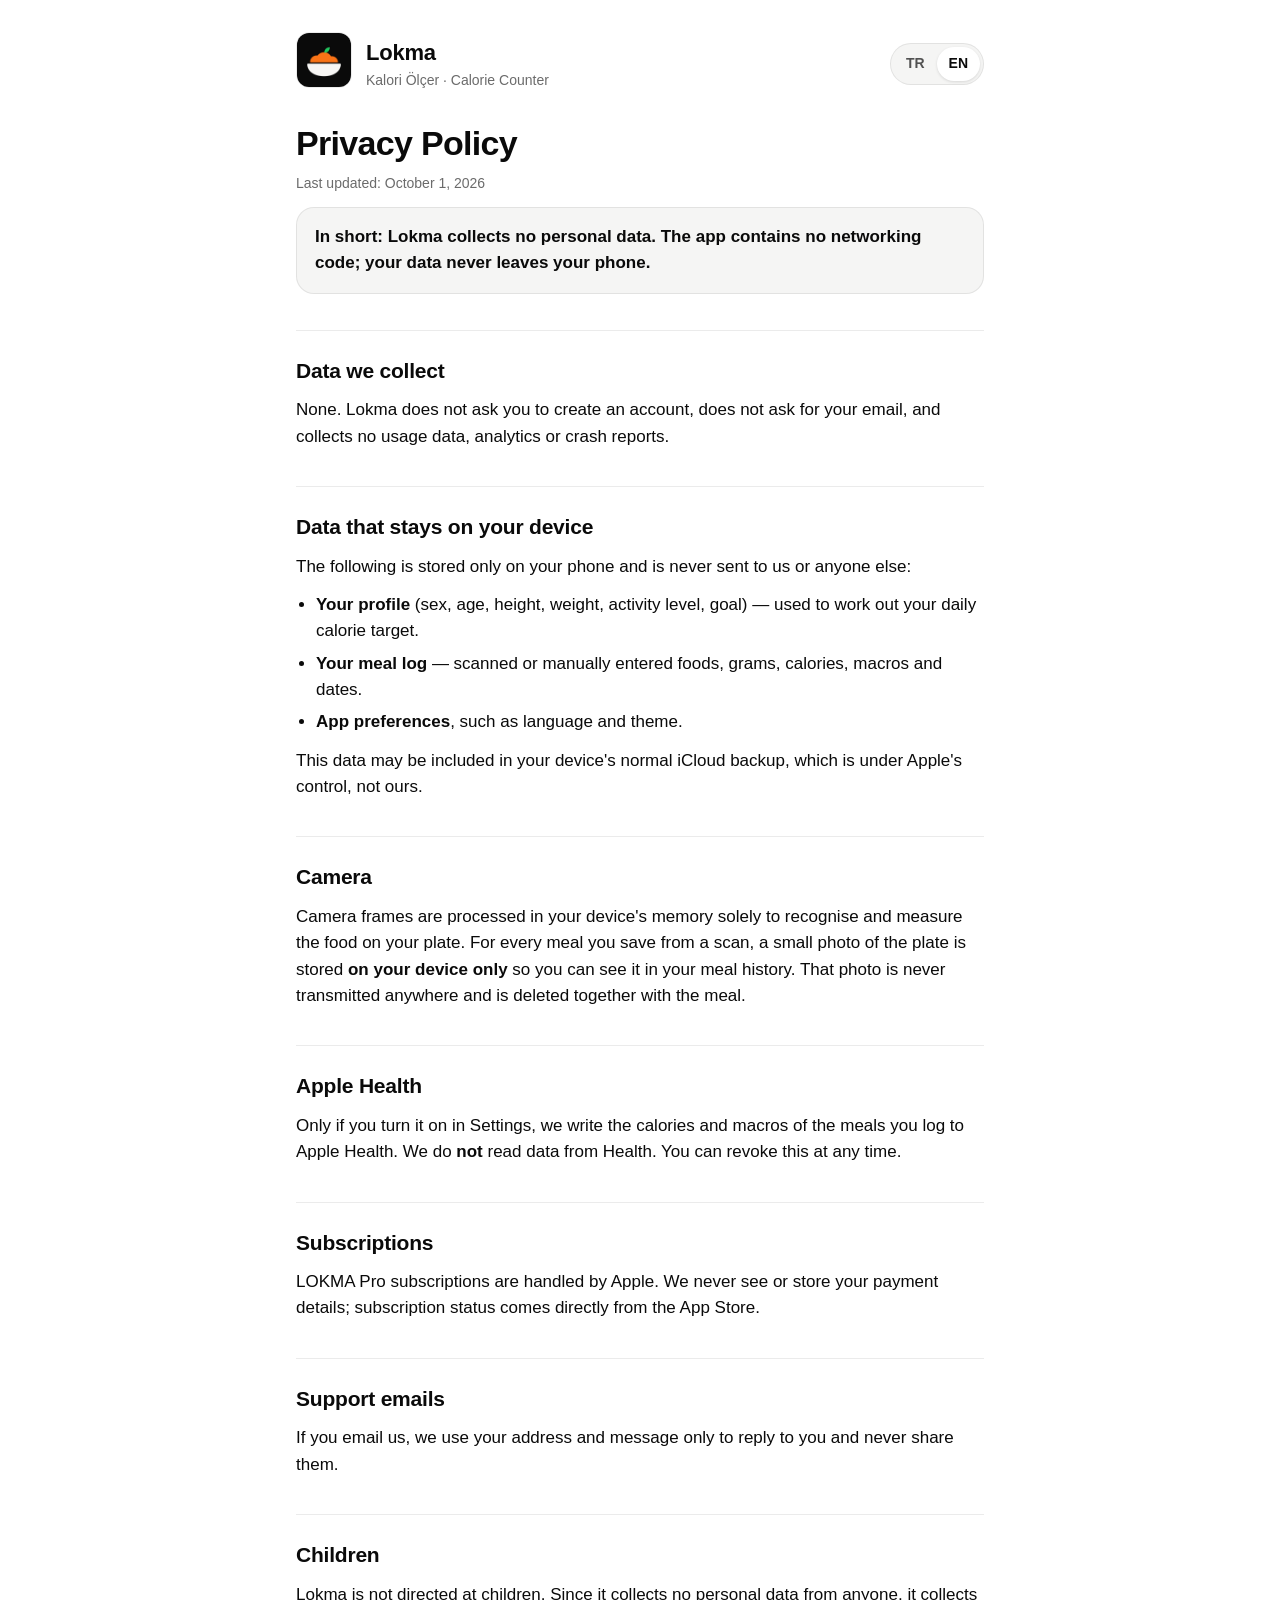
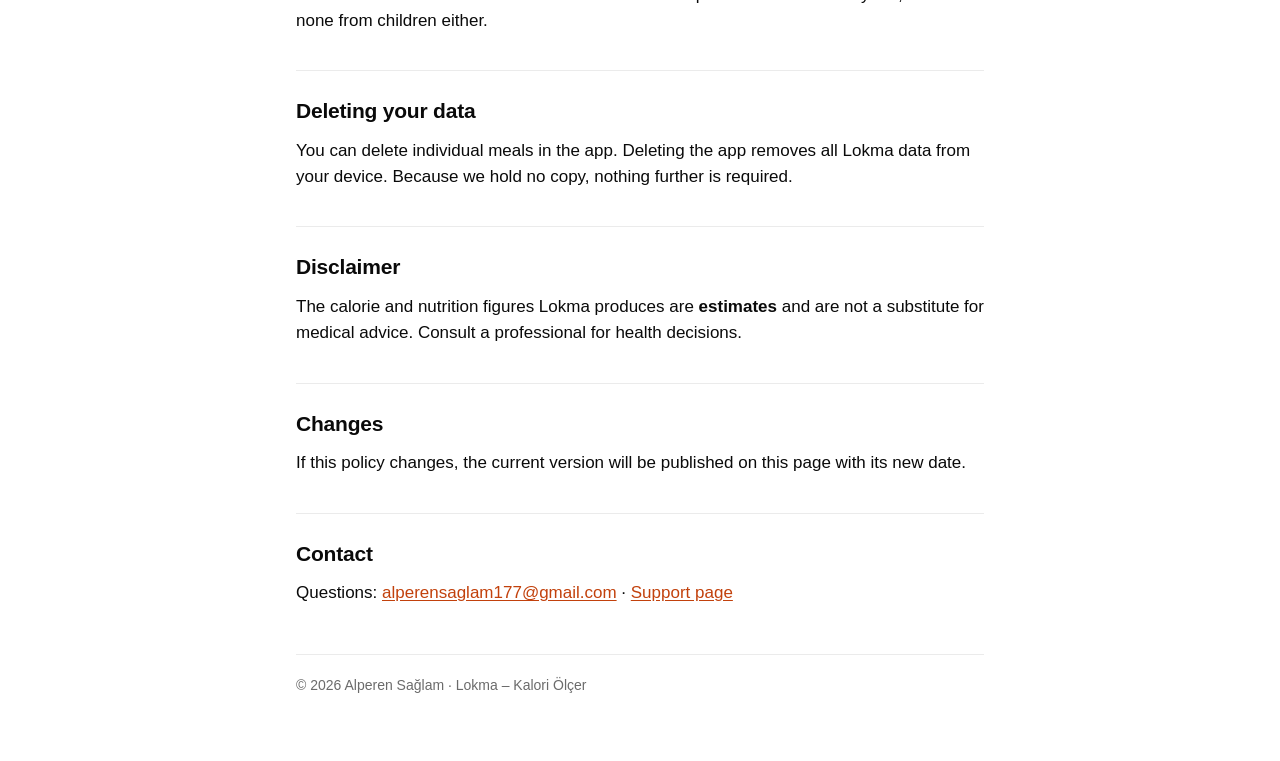
==== privacy/index.html @ 1fcb36f4 "Lokma support and privacy pages" ====
<!doctype html>
<html lang="tr">
<head>
  <meta charset="utf-8">
  <meta name="viewport" content="width=device-width, initial-scale=1">
  <title>Lokma Gizlilik · Privacy</title>
  <meta name="description" content="Lokma – Kalori Ölçer gizlilik politikası. Privacy policy for Lokma: no accounts, no data collection, everything stays on your iPhone.">
  <link rel="icon" type="image/png" href="../favicon.png">
  <link rel="apple-touch-icon" href="../icon.png">
  <link rel="stylesheet" href="../style.css">
  <script src="../lang.js"></script>
</head>
<body>
<div class="wrap policy">
  <header class="top">
    <a href="../"><img src="../icon.png" alt="Lokma" width="56" height="56"></a>
    <div>
      <div class="name">Lokma</div>
      <div class="sub">Kalori Ölçer · Calorie Counter</div>
    </div>
    <div class="spacer"></div>
    <div class="lang" role="group" aria-label="Dil / Language">
      <button type="button" data-set="tr" aria-pressed="true">TR</button>
      <button type="button" data-set="en" aria-pressed="false">EN</button>
    </div>
  </header>

  <!-- ─────────────────────────── Türkçe ─────────────────────────── -->
  <main data-lang="tr" lang="tr">
    <h1>Gizlilik Politikası</h1>
    <p class="muted">Son güncelleme: 1 Ekim 2026</p>
    <p class="callout">Kısaca: Lokma hiçbir kişisel veri toplamaz. Uygulamada internet bağlantısı kodu yoktur; verileriniz telefonunuzdan çıkmaz.</p>

    <h2>Topladığımız veriler</h2>
    <p>Hiçbiri. Lokma sizden hesap oluşturmanızı istemez, e-posta adresinizi sormaz; kullanım verisi, analitik veya çökme raporu toplamaz.</p>

    <h2>Cihazınızda kalan veriler</h2>
    <p>Aşağıdakiler yalnızca telefonunuzda saklanır; bize ya da üçüncü taraflara gönderilmez:</p>
    <ul>
      <li><b>Profil bilgileriniz</b> (cinsiyet, yaş, boy, kilo, hareket düzeyi, hedef) — günlük kalori hedefinizi hesaplamak için.</li>
      <li><b>Öğün kayıtlarınız</b> — taranan ya da elle girilen yemekler, gram, kalori, makrolar ve tarih.</li>
      <li><b>Uygulama tercihleriniz</b> (dil ve tema gibi).</li>
    </ul>
    <p>Bu veriler cihazınızın normal iCloud yedeklemesine dahil olabilir; bu Apple'ın kontrolündedir, bizim değil.</p>

    <h2>Kamera</h2>
    <p>Kamera görüntüsü yalnızca tabağınızdaki yemeği tanımak ve ölçmek için cihazınızın belleğinde işlenir. Taramayla kaydettiğiniz her öğün için tabağın küçük bir fotoğrafı, öğün geçmişinizde gösterilmek üzere <b>yalnızca cihazınızda</b> saklanır. Bu fotoğraf hiçbir yere gönderilmez ve öğünü sildiğinizde onunla birlikte silinir.</p>

    <h2>Apple Health</h2>
    <p>Yalnızca siz Ayarlar'dan açarsanız, kaydettiğiniz öğünlerin kalori ve makro değerlerini Apple Health'e yazarız. Health'ten veri <b>okumayız</b>. Bu izni istediğiniz zaman kapatabilirsiniz.</p>

    <h2>Abonelik</h2>
    <p>LOKMA Pro abonelikleri Apple tarafından yönetilir. Ödeme bilgilerinizi görmeyiz ve saklamayız; abonelik durumu doğrudan App Store'dan gelir.</p>

    <h2>Destek yazışmaları</h2>
    <p>Bize e-posta gönderirseniz, e-posta adresinizi ve mesajınızı yalnızca size yanıt vermek için kullanırız ve kimseyle paylaşmayız.</p>

    <h2>Çocuklar</h2>
    <p>Lokma çocuklara yönelik değildir. Hiç kimseden kişisel veri toplamadığı için çocuklardan da veri toplamaz.</p>

    <h2>Verilerinizin silinmesi</h2>
    <p>Tek bir öğünü uygulama içinden silebilirsiniz. Uygulamayı silmek, cihazınızdaki tüm Lokma verilerini kaldırır. Bizde saklanan bir kopya olmadığı için başka bir işlem gerekmez.</p>

    <h2>Sorumluluk reddi</h2>
    <p>Lokma'nın verdiği kalori ve besin değerleri <b>tahmindir</b> ve tıbbi tavsiye yerine geçmez. Sağlık kararları için bir uzmana danışın.</p>

    <h2>Değişiklikler</h2>
    <p>Bu politika değişirse güncel sürüm bu sayfada, yeni tarihiyle yayımlanır.</p>

    <h2>İletişim</h2>
    <p>Sorularınız için: <a href="mailto:alperensaglam177@gmail.com">alperensaglam177@gmail.com</a> · <a href="../">Destek sayfası</a></p>
  </main>

  <!-- ─────────────────────────── English ─────────────────────────── -->
  <main data-lang="en" lang="en">
    <h1>Privacy Policy</h1>
    <p class="muted">Last updated: October 1, 2026</p>
    <p class="callout">In short: Lokma collects no personal data. The app contains no networking code; your data never leaves your phone.</p>

    <h2>Data we collect</h2>
    <p>None. Lokma does not ask you to create an account, does not ask for your email, and collects no usage data, analytics or crash reports.</p>

    <h2>Data that stays on your device</h2>
    <p>The following is stored only on your phone and is never sent to us or anyone else:</p>
    <ul>
      <li><b>Your profile</b> (sex, age, height, weight, activity level, goal) — used to work out your daily calorie target.</li>
      <li><b>Your meal log</b> — scanned or manually entered foods, grams, calories, macros and dates.</li>
      <li><b>App preferences</b>, such as language and theme.</li>
    </ul>
    <p>This data may be included in your device's normal iCloud backup, which is under Apple's control, not ours.</p>

    <h2>Camera</h2>
    <p>Camera frames are processed in your device's memory solely to recognise and measure the food on your plate. For every meal you save from a scan, a small photo of the plate is stored <b>on your device only</b> so you can see it in your meal history. That photo is never transmitted anywhere and is deleted together with the meal.</p>

    <h2>Apple Health</h2>
    <p>Only if you turn it on in Settings, we write the calories and macros of the meals you log to Apple Health. We do <b>not</b> read data from Health. You can revoke this at any time.</p>

    <h2>Subscriptions</h2>
    <p>LOKMA Pro subscriptions are handled by Apple. We never see or store your payment details; subscription status comes directly from the App Store.</p>

    <h2>Support emails</h2>
    <p>If you email us, we use your address and message only to reply to you and never share them.</p>

    <h2>Children</h2>
    <p>Lokma is not directed at children. Since it collects no personal data from anyone, it collects none from children either.</p>

    <h2>Deleting your data</h2>
    <p>You can delete individual meals in the app. Deleting the app removes all Lokma data from your device. Because we hold no copy, nothing further is required.</p>

    <h2>Disclaimer</h2>
    <p>The calorie and nutrition figures Lokma produces are <b>estimates</b> and are not a substitute for medical advice. Consult a professional for health decisions.</p>

    <h2>Changes</h2>
    <p>If this policy changes, the current version will be published on this page with its new date.</p>

    <h2>Contact</h2>
    <p>Questions: <a href="mailto:alperensaglam177@gmail.com">alperensaglam177@gmail.com</a> · <a href="../">Support page</a></p>
  </main>

  <footer>© 2026 Alperen Sağlam · Lokma – Kalori Ölçer</footer>
</div>
</body>
</html>
---- style.css ----
/* Lokma support + privacy pages. No external fonts or scripts beyond the
   language toggle, so the pages load anywhere App Review opens them. */
:root {
  --canvas: #ffffff;
  --card: #f5f5f4;
  --hairline: rgba(0, 0, 0, 0.08);
  --text: #0a0a0a;
  --text-2: #525252;
  --text-3: #6b6b6b;
  --accent: #ea580c;
  --accent-text: #c2410c;
  --accent-soft: rgba(234, 88, 12, 0.10);
  --green: #15803d;
}
@media (prefers-color-scheme: dark) {
  :root {
    --canvas: #000000;
    --card: #151515;
    --hairline: rgba(255, 255, 255, 0.10);
    --text: #fafafa;
    --text-2: #b3b3b3;
    --text-3: #8a8a8a;
    --accent: #f26b1a;
    --accent-text: #fb8a3c;
    --accent-soft: rgba(242, 107, 26, 0.16);
    --green: #4ade80;
  }
}

* { box-sizing: border-box; }
html { -webkit-text-size-adjust: 100%; }
body {
  margin: 0;
  background: var(--canvas);
  color: var(--text);
  font: 17px/1.55 -apple-system, BlinkMacSystemFont, "SF Pro Text", "Segoe UI", Roboto, "Helvetica Neue", Arial, sans-serif;
}
.wrap { max-width: 720px; margin: 0 auto; padding: 32px 16px 64px; }

header.top { display: flex; align-items: center; gap: 14px; margin-bottom: 28px; }
header.top img { width: 56px; height: 56px; border-radius: 13px; border: 1px solid var(--hairline); }
header.top .name { font-weight: 800; font-size: 22px; letter-spacing: -0.01em; }
header.top .sub { color: var(--text-3); font-size: 14px; }
header.top .spacer { flex: 1; }

.lang { display: inline-flex; padding: 3px; border-radius: 999px; background: var(--card); border: 1px solid var(--hairline); }
.lang button {
  font: inherit; font-size: 14px; font-weight: 600; color: var(--text-2);
  background: none; border: 0; border-radius: 999px; padding: 6px 12px; cursor: pointer;
}
.lang button[aria-pressed="true"] { background: var(--canvas); color: var(--text); box-shadow: 0 1px 3px rgba(0,0,0,.12); }

h1 { font-size: 34px; line-height: 1.15; letter-spacing: -0.02em; margin: 0 0 10px; }
h2 { font-size: 21px; letter-spacing: -0.01em; margin: 36px 0 10px; }
h3 { font-size: 17px; margin: 0 0 4px; }
p { margin: 0 0 12px; }
.lead { color: var(--text-2); font-size: 18px; }
.muted { color: var(--text-3); font-size: 14px; }
a { color: var(--accent-text); text-underline-offset: 2px; }

.contact {
  margin: 24px 0 8px; padding: 20px; border-radius: 22px;
  background: var(--accent-soft); border: 1px solid var(--hairline);
}
.contact .label { font-size: 13px; font-weight: 700; text-transform: uppercase; letter-spacing: .05em; color: var(--accent-text); }
.contact .email { display: inline-block; margin: 6px 0 8px; font-size: 22px; font-weight: 800; color: var(--text); text-decoration: none; word-break: break-all; }
.contact .email:hover { text-decoration: underline; }
.button {
  display: inline-block; padding: 12px 22px; border-radius: 999px;
  background: var(--accent); color: #fff; font-weight: 700; text-decoration: none;
}

.faq { display: grid; gap: 10px; }
.faq details { background: var(--card); border: 1px solid var(--hairline); border-radius: 18px; padding: 14px 18px; }
.faq summary { cursor: pointer; font-weight: 650; list-style: none; display: flex; justify-content: space-between; gap: 12px; }
.faq summary::-webkit-details-marker { display: none; }
.faq summary::after { content: "+"; color: var(--text-3); font-weight: 400; font-size: 20px; line-height: 1; }
.faq details[open] summary::after { content: "–"; }
.faq details p { margin: 10px 0 0; color: var(--text-2); }

.links { display: flex; flex-wrap: wrap; gap: 10px; margin-top: 12px; }
.links a {
  padding: 10px 16px; border-radius: 999px; background: var(--card); border: 1px solid var(--hairline);
  color: var(--text); text-decoration: none; font-weight: 600; font-size: 15px;
}

.policy h2 { border-top: 1px solid var(--hairline); padding-top: 24px; }
.policy ul { padding-left: 20px; margin: 0 0 12px; }
.policy li { margin-bottom: 6px; }
.callout { padding: 16px 18px; border-radius: 18px; background: var(--card); border: 1px solid var(--hairline); font-weight: 600; }

footer { margin-top: 48px; padding-top: 20px; border-top: 1px solid var(--hairline); color: var(--text-3); font-size: 14px; }

/* Both languages are in the page; the toggle hides one. Without JavaScript
   both stay visible, so nothing is ever unreachable. */
html.js [data-lang] { display: none; }
html.js.show-tr [data-lang="tr"], html.js.show-en [data-lang="en"] { display: block; }
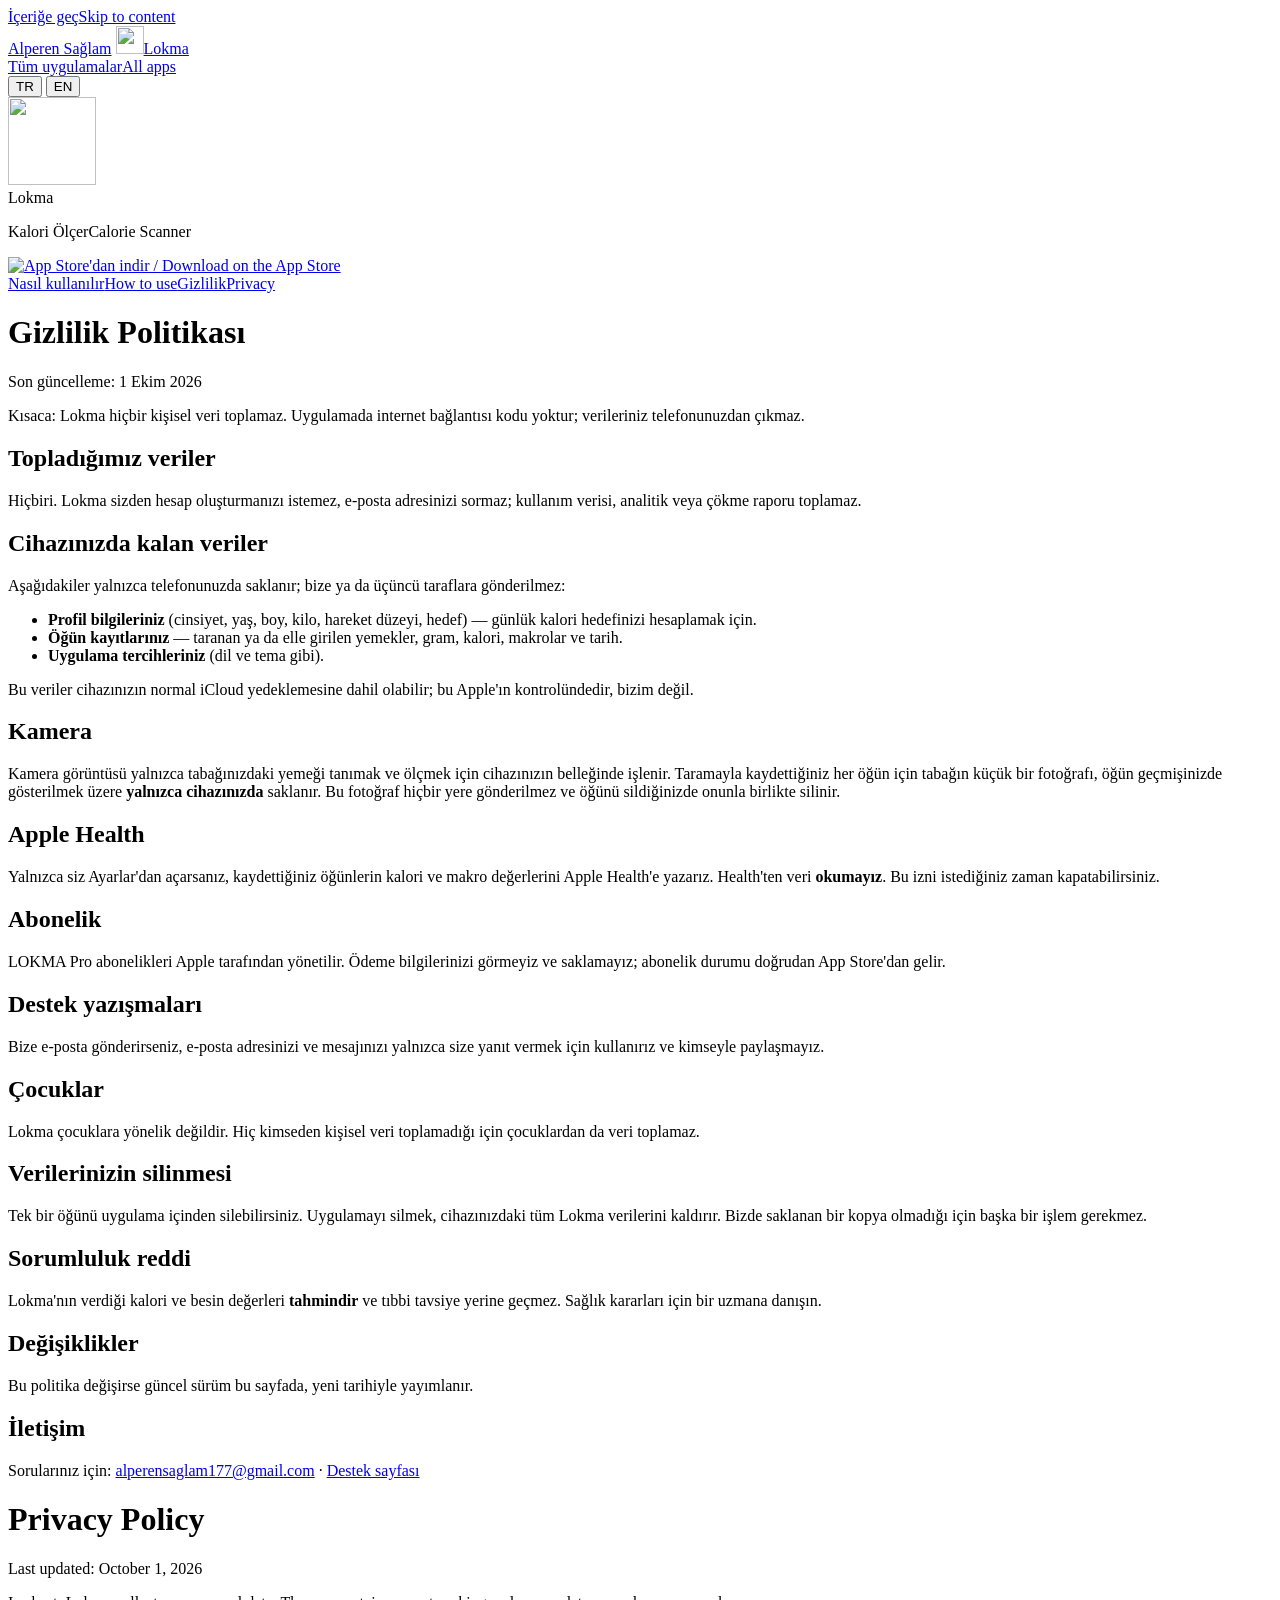
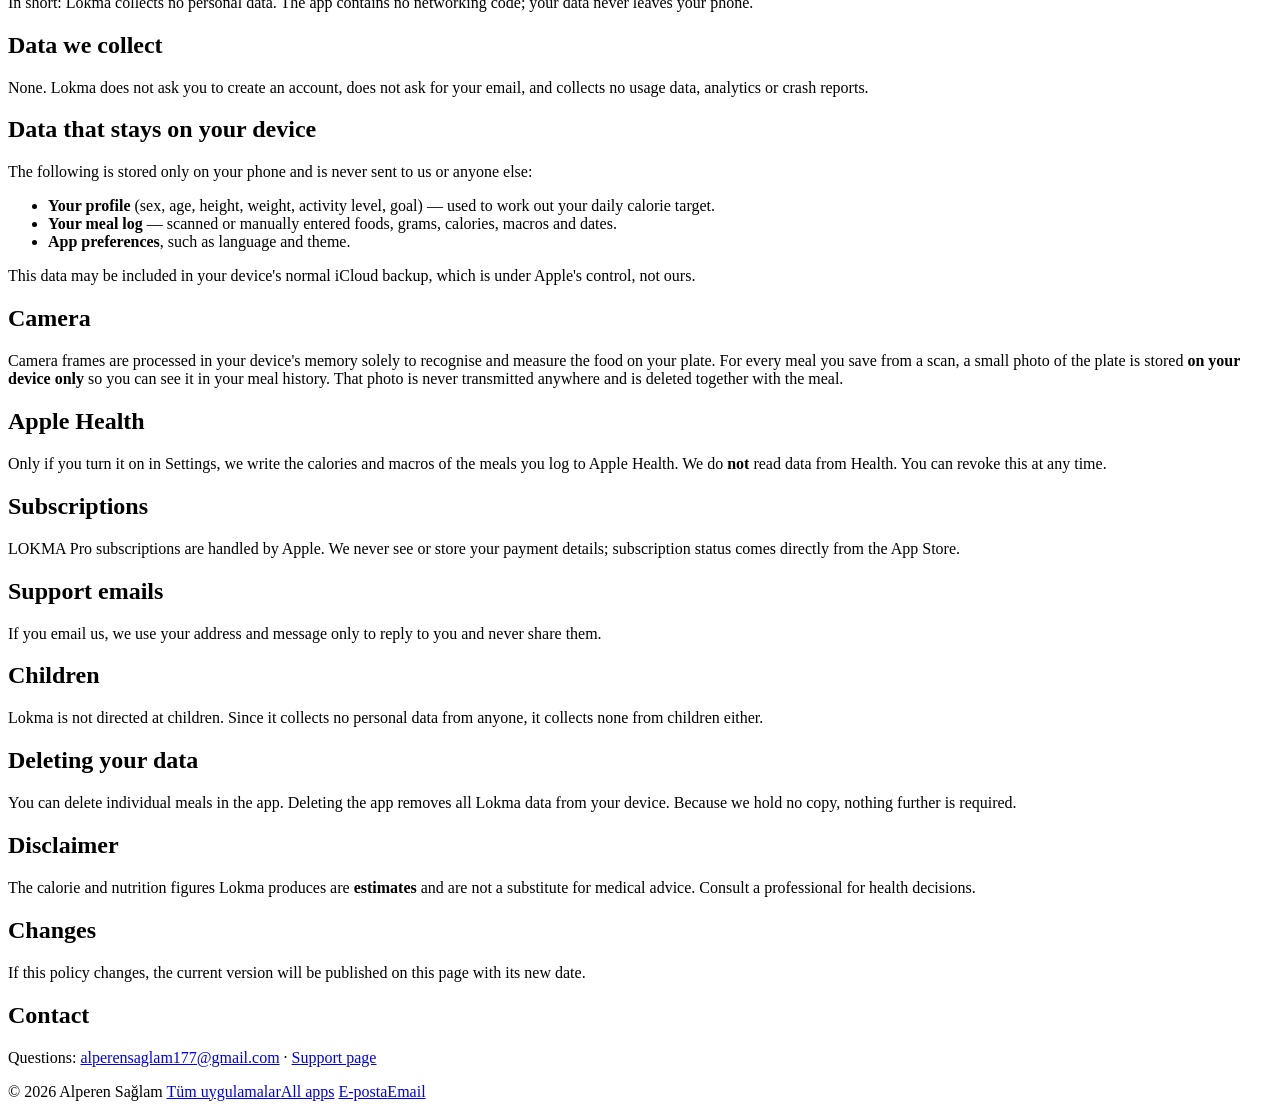
==== commit 2c316e98: "Ortak tasarım: alperensaglam.github.io ile aynı görünüm Sayfalar uygulamalar sayfasının ortak stilin" ====
--- a/privacy/index.html
+++ b/privacy/index.html
@@ -1,33 +1,49 @@
 <!doctype html>
-<html lang="tr">
+<html lang="tr" data-title-tr="Gizlilik Politikası · Lokma" data-title-en="Privacy Policy · Lokma">
 <head>
   <meta charset="utf-8">
-  <meta name="viewport" content="width=device-width, initial-scale=1">
-  <title>Lokma Gizlilik · Privacy</title>
+  <meta name="viewport" content="width=device-width, initial-scale=1, viewport-fit=cover">
+  <title>Gizlilik Politikası · Lokma</title>
   <meta name="description" content="Lokma – Kalori Ölçer gizlilik politikası. Privacy policy for Lokma: no accounts, no data collection, everything stays on your iPhone.">
-  <link rel="icon" type="image/png" href="../favicon.png">
-  <link rel="apple-touch-icon" href="../icon.png">
-  <link rel="stylesheet" href="../style.css">
-  <script src="../lang.js"></script>
+  <meta name="theme-color" content="#ffffff">
+  <link rel="icon" href="/assets/apps/lokma-icon.png" type="image/png">
+  <link rel="apple-touch-icon" href="/assets/apps/lokma-icon.png">
+  <link rel="preload" href="/assets/fonts/mona-sans.woff2" as="font" type="font/woff2" crossorigin>
+  <link rel="stylesheet" href="/assets/site.css">
+  <script src="/assets/site.js"></script>
 </head>
-<body>
-<div class="wrap policy">
-  <header class="top">
-    <a href="../"><img src="../icon.png" alt="Lokma" width="56" height="56"></a>
-    <div>
-      <div class="name">Lokma</div>
-      <div class="sub">Kalori Ölçer · Calorie Counter</div>
+<body class="app-lokma">
+<a class="skip" href="#content"><span data-lang="tr">İçeriğe geç</span><span data-lang="en">Skip to content</span></a>
+<header class="bar">
+  <div class="bar-in">
+    <a class="brand" href="/">Alperen Sağlam</a>
+    <span class="crumb-sep" aria-hidden="true"></span>
+    <a class="brand-app" href="/lokma-app/"><img src="/assets/apps/lokma-icon.png" alt="" width="28" height="28"><span>Lokma</span></a>
+    <nav class="nav" aria-label="Menü">
+      <a class="nav-wide" href="/#apps"><span data-lang="tr">Tüm uygulamalar</span><span data-lang="en">All apps</span></a>
+      <div class="lang" role="group" aria-label="Dil / Language">
+        <button type="button" data-set="tr" aria-pressed="true">TR</button>
+        <button type="button" data-set="en" aria-pressed="false">EN</button>
+      </div>
+    </nav>
+  </div>
+</header>
+<div class="tabs-wrap">
+  <div class="app-hero">
+    <div class="app-hero-in">
+      <img class="icon" src="/assets/apps/lokma-icon.png" alt="" width="88" height="88">
+      <div class="titles">
+        <div class="app-name">Lokma</div>
+        <p class="tagline"><span data-lang="tr">Kalori Ölçer</span><span data-lang="en">Calorie Scanner</span></p>
+      </div>
+      <a class="badge" href="https://apps.apple.com/app/id6815305987"><img src="/assets/badges/app-store-en.svg" alt="App Store'dan indir / Download on the App Store" width="132" height="44"></a>
     </div>
-    <div class="spacer"></div>
-    <div class="lang" role="group" aria-label="Dil / Language">
-      <button type="button" data-set="tr" aria-pressed="true">TR</button>
-      <button type="button" data-set="en" aria-pressed="false">EN</button>
-    </div>
-  </header>
-
-  <!-- ─────────────────────────── Türkçe ─────────────────────────── -->
-  <main data-lang="tr" lang="tr">
-    <h1>Gizlilik Politikası</h1>
+  </div>
+  <nav class="tabs" aria-label="Lokma"><a href="/lokma-app/"><span data-lang="tr">Nasıl kullanılır</span><span data-lang="en">How to use</span></a><a href="/lokma-app/privacy/" aria-current="page"><span data-lang="tr">Gizlilik</span><span data-lang="en">Privacy</span></a></nav>
+</div>
+<main class="doc" id="content">
+<div data-lang="tr" lang="tr">
+<h1>Gizlilik Politikası</h1>
     <p class="muted">Son güncelleme: 1 Ekim 2026</p>
     <p class="callout">Kısaca: Lokma hiçbir kişisel veri toplamaz. Uygulamada internet bağlantısı kodu yoktur; verileriniz telefonunuzdan çıkmaz.</p>
 
@@ -69,11 +85,9 @@
 
     <h2>İletişim</h2>
     <p>Sorularınız için: <a href="mailto:alperensaglam177@gmail.com">alperensaglam177@gmail.com</a> · <a href="../">Destek sayfası</a></p>
-  </main>
-
-  <!-- ─────────────────────────── English ─────────────────────────── -->
-  <main data-lang="en" lang="en">
-    <h1>Privacy Policy</h1>
+</div>
+<div data-lang="en" lang="en">
+<h1>Privacy Policy</h1>
     <p class="muted">Last updated: October 1, 2026</p>
     <p class="callout">In short: Lokma collects no personal data. The app contains no networking code; your data never leaves your phone.</p>
 
@@ -115,9 +129,13 @@
 
     <h2>Contact</h2>
     <p>Questions: <a href="mailto:alperensaglam177@gmail.com">alperensaglam177@gmail.com</a> · <a href="../">Support page</a></p>
-  </main>
-
-  <footer>© 2026 Alperen Sağlam · Lokma – Kalori Ölçer</footer>
 </div>
+</main>
+<footer class="foot">
+  <span>© 2026 Alperen Sağlam</span>
+  <span class="spacer"></span>
+  <a href="/"><span data-lang="tr">Tüm uygulamalar</span><span data-lang="en">All apps</span></a>
+  <a href="mailto:alperensaglam177@gmail.com"><span data-lang="tr">E-posta</span><span data-lang="en">Email</span></a>
+</footer>
 </body>
 </html>
